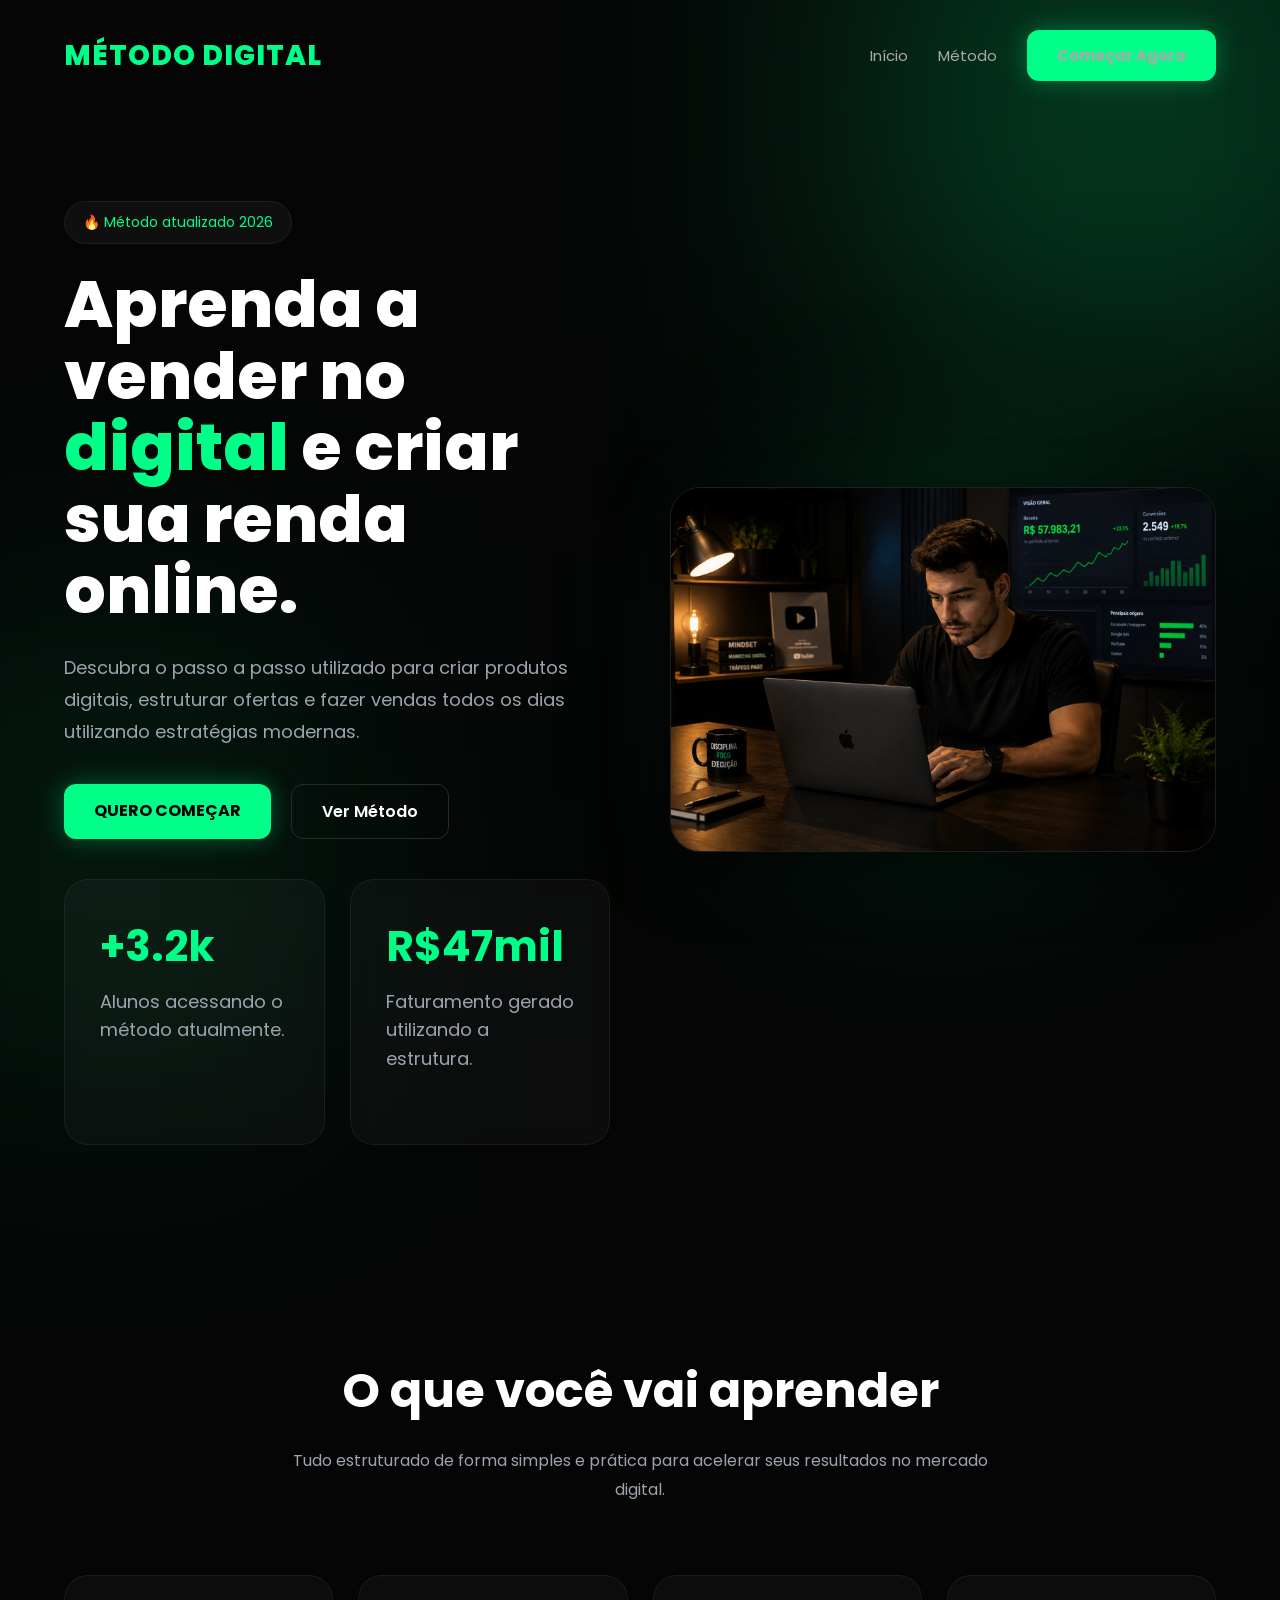
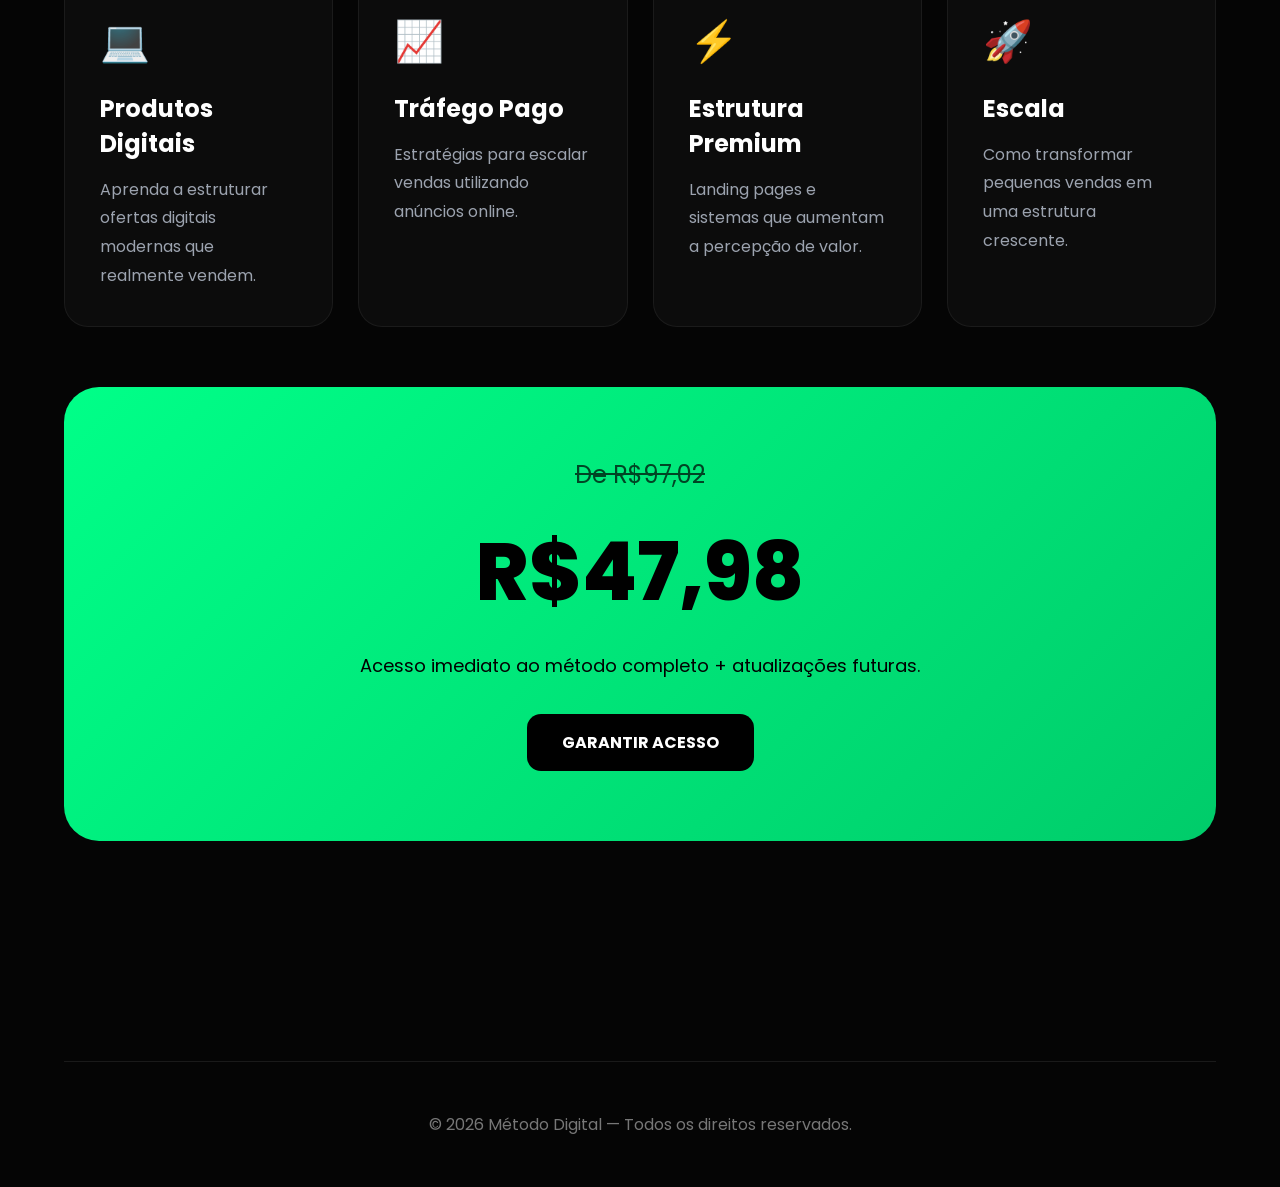
==== index.html @ 120dac62 "favicon add" ====
<!DOCTYPE html>
<html lang="pt-br">
<head>
<meta charset="UTF-8">
<meta name="viewport" content="width=device-width, initial-scale=1.0">

<link rel="icon" type="image/png" href="favicon2.png">
<title>Método Venda Digital</title>
<link rel="icon" type="image/png" href="favicon2.png"><link rel="preconnect" href="https://fonts.googleapis.com">
<link href="https://fonts.googleapis.com/css2?family=Poppins:wght@300;400;500;600;700;800&display=swap" rel="stylesheet">

<style>

*{
margin:0;
padding:0;
box-sizing:border-box;
font-family:'Poppins',sans-serif;
}

body{
background:#050505;
color:#fff;
overflow-x:hidden;
}

body::before{
content:'';
position:fixed;
width:500px;
height:500px;
background:#00ff8840;
filter:blur(140px);
top:-150px;
right:-100px;
z-index:-1;
}

body::after{
content:'';
position:fixed;
width:400px;
height:400px;
background:#00ff8820;
filter:blur(140px);
bottom:-150px;
left:-100px;
z-index:-1;
}

.container{
width:90%;
max-width:1250px;
margin:auto;
}

header{
display:flex;
justify-content:space-between;
align-items:center;
padding:30px 0;
}

.logo{
font-size:28px;
font-weight:800;
color:#00ff88;
letter-spacing:1px;
}

.nav{
display:flex;
gap:30px;
align-items:center;
}

.nav a{
text-decoration:none;
color:#aaa;
font-size:15px;
transition:0.3s;
}

.nav a:hover{
color:#fff;
}

.btn{
background:#00ff88;
color:#000;
padding:14px 30px;
border-radius:12px;
font-weight:700;
text-decoration:none;
transition:0.3s;
display:inline-block;
box-shadow:0 0 25px #00ff8850;
}

.btn:hover{
transform:translateY(-3px);
box-shadow:0 0 35px #00ff8890;
}

.hero{
display:flex;
align-items:center;
justify-content:space-between;
padding:90px 0;
gap:60px;
flex-wrap:wrap;
}

.hero-text{
flex:1;
min-width:320px;
}

.badge{
display:inline-block;
background:#0f0f0f;
border:1px solid #1f1f1f;
padding:10px 18px;
border-radius:999px;
color:#00ff88;
font-size:14px;
margin-bottom:25px;
}

.hero-text h1{
font-size:65px;
line-height:1.1;
margin-bottom:25px;
font-weight:800;
}

.hero-text span{
color:#00ff88;
}

.hero-text p{
font-size:18px;
line-height:1.8;
color:#9ca3af;
max-width:600px;
margin-bottom:35px;
}

.hero-buttons{
display:flex;
gap:20px;
flex-wrap:wrap;
}

.btn-secondary{
background:transparent;
border:1px solid #2a2a2a;
color:#fff;
padding:14px 30px;
border-radius:12px;
font-weight:600;
text-decoration:none;
transition:0.3s;
}

.btn-secondary:hover{
background:#111;
}

.hero-img{
flex:1;
min-width:320px;
position:relative;
}

.hero-img img{
width:100%;
border-radius:30px;
border:1px solid #1f1f1f;
box-shadow:0 20px 60px rgba(0,0,0,0.6);
}

.glow{
position:absolute;
width:250px;
height:250px;
background:#00ff8850;
filter:blur(120px);
top:50%;
left:50%;
transform:translate(-50%,-50%);
z-index:-1;
}

.stats{
display:grid;
grid-template-columns:repeat(auto-fit,minmax(250px,1fr));
gap:25px;
margin-top:40px;
}

.stat-card{
background:rgba(255,255,255,0.03);
border:1px solid rgba(255,255,255,0.06);
padding:35px;
border-radius:24px;
backdrop-filter:blur(10px);
transition:0.3s;
}

.stat-card:hover{
transform:translateY(-5px);
border-color:#00ff8850;
}

.stat-card h2{
font-size:42px;
margin-bottom:10px;
color:#00ff88;
}

.stat-card p{
color:#9ca3af;
line-height:1.6;
}

.section{
padding:120px 0;
}

.section-title{
text-align:center;
margin-bottom:70px;
}

.section-title h2{
font-size:48px;
margin-bottom:20px;
}

.section-title p{
color:#9ca3af;
max-width:700px;
margin:auto;
line-height:1.8;
}

.cards{
display:grid;
grid-template-columns:repeat(auto-fit,minmax(260px,1fr));
gap:25px;
}

.card{
background:rgba(255,255,255,0.03);
border:1px solid rgba(255,255,255,0.06);
padding:35px;
border-radius:24px;
transition:0.3s;
}

.card:hover{
transform:translateY(-5px);
border-color:#00ff8850;
}

.icon{
font-size:40px;
margin-bottom:20px;
}

.card h3{
font-size:24px;
margin-bottom:15px;
}

.card p{
color:#9ca3af;
line-height:1.8;
}

.price-box{
background:linear-gradient(135deg,#00ff88,#00cc6a);
padding:70px;
border-radius:35px;
text-align:center;
margin-top:60px;
color:#000;
}

.price-box h2{
font-size:55px;
margin-bottom:15px;
}

.old-price{
font-size:24px;
text-decoration:line-through;
opacity:0.7;
}

.new-price{
font-size:80px;
font-weight:800;
margin:20px 0;
}

.price-box p{
font-size:18px;
margin-bottom:35px;
}

.price-btn{
background:#000;
color:#fff;
padding:16px 35px;
border-radius:14px;
text-decoration:none;
font-weight:700;
display:inline-block;
transition:0.3s;
}

.price-btn:hover{
transform:scale(1.05);
}

footer{
padding:50px 0;
text-align:center;
color:#777;
border-top:1px solid #1a1a1a;
margin-top:100px;
}

@media(max-width:900px){

.hero-text h1{
font-size:48px;
}

.hero{
padding-top:50px;
}

.section-title h2{
font-size:38px;
}

.new-price{
font-size:60px;
}

}

</style>
</head>

<script>

// Bloquear botão direito
document.addEventListener('contextmenu', event => event.preventDefault());

// Bloquear teclas comuns de inspeção
document.onkeydown = function(e) {

  // F12
  if (e.keyCode == 123) {
    return false;
  }

  // CTRL + SHIFT + I
  if (e.ctrlKey && e.shiftKey && e.keyCode == 73) {
    return false;
  }

  // CTRL + SHIFT + J
  if (e.ctrlKey && e.shiftKey && e.keyCode == 74) {
    return false;
  }

  // CTRL + U
  if (e.ctrlKey && e.keyCode == 85) {
    return false;
  }

};

</script>

<body>

<div class="container">

<header>

<div class="logo">
MÉTODO DIGITAL
</div>

<div class="nav">
<a href="index.html">Início</a>
<a href="metodos.html">Método</a>
<a href="#" class="btn">Começar Agora</a>
</div>

</header>

<section class="hero">

<div class="hero-text">

<div class="badge">
🔥 Método atualizado 2026
</div>

<h1>
Aprenda a vender no <span>digital</span> e criar sua renda online.
</h1>

<p>
Descubra o passo a passo utilizado para criar produtos digitais, estruturar ofertas e fazer vendas todos os dias utilizando estratégias modernas.
</p>

<div class="hero-buttons">
<a href="#" class="btn">QUERO COMEÇAR</a>
<a href="metodos.html" class="btn-secondary">Ver Método</a>
</div>

<div class="stats">

<div class="stat-card">
<h2>+3.2k</h2>
<p>Alunos acessando o método atualmente.</p>
</div>

<div class="stat-card">
<h2>R$47mil</h2>
<p>Faturamento gerado utilizando a estrutura.</p>
</div>

</div>

</div>

<div class="hero-img">

<div class="glow"></div>

<img src="trabalhando.png" alt="Método Digital">

</div>

</section>

<section class="section">

<div class="section-title">
<h2>O que você vai aprender</h2>

<p>
Tudo estruturado de forma simples e prática para acelerar seus resultados no mercado digital.
</p>
</div>

<div class="cards">

<div class="card">
<div class="icon">💻</div>
<h3>Produtos Digitais</h3>
<p>Aprenda a estruturar ofertas digitais modernas que realmente vendem.</p>
</div>

<div class="card">
<div class="icon">📈</div>
<h3>Tráfego Pago</h3>
<p>Estratégias para escalar vendas utilizando anúncios online.</p>
</div>

<div class="card">
<div class="icon">⚡</div>
<h3>Estrutura Premium</h3>
<p>Landing pages e sistemas que aumentam a percepção de valor.</p>
</div>

<div class="card">
<div class="icon">🚀</div>
<h3>Escala</h3>
<p>Como transformar pequenas vendas em uma estrutura crescente.</p>
</div>

</div>

<div class="price-box">

<div class="old-price">
De R$97,02
</div>

<div class="new-price">
R$47,98
</div>

<p>
Acesso imediato ao método completo + atualizações futuras.
</p>

<a href="#" class="price-btn">
GARANTIR ACESSO
</a>

</div>

</section>

<footer>
© 2026 Método Digital — Todos os direitos reservados.
</footer>

</div>

</body>
</html>
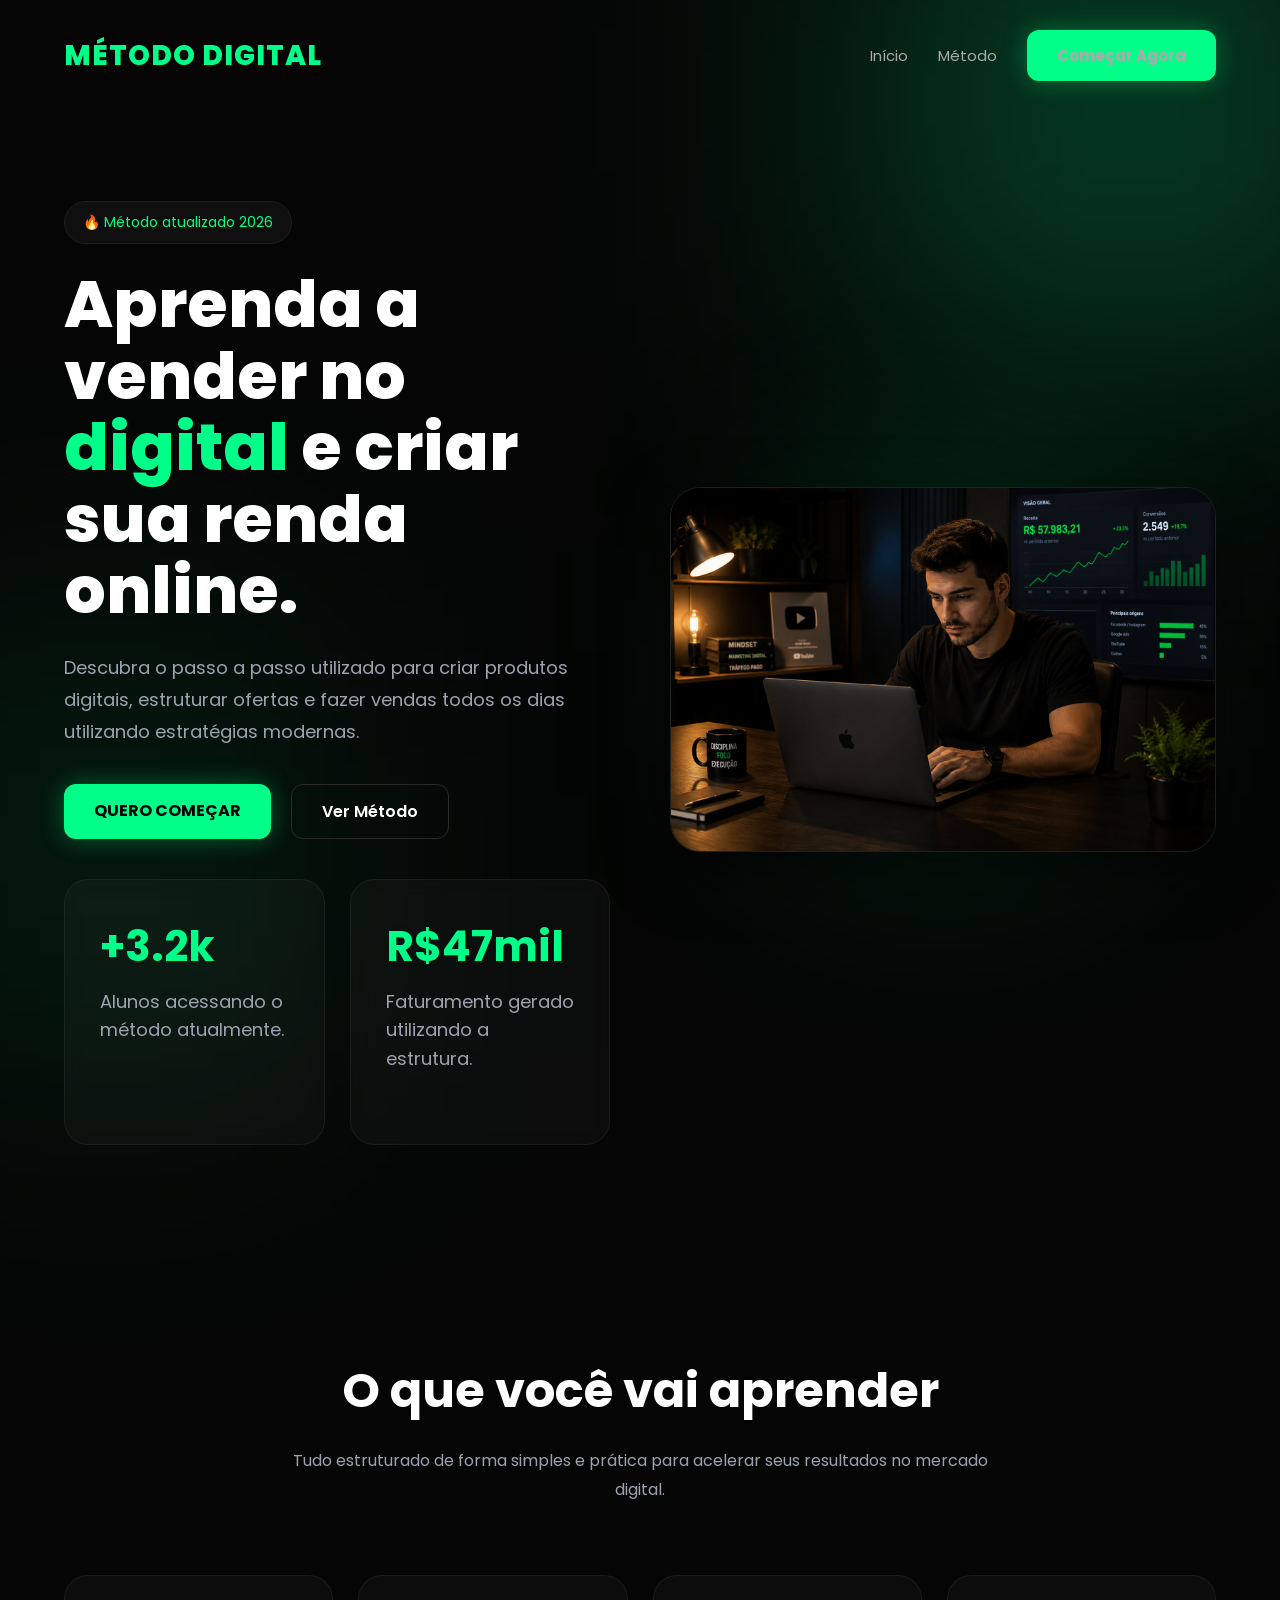
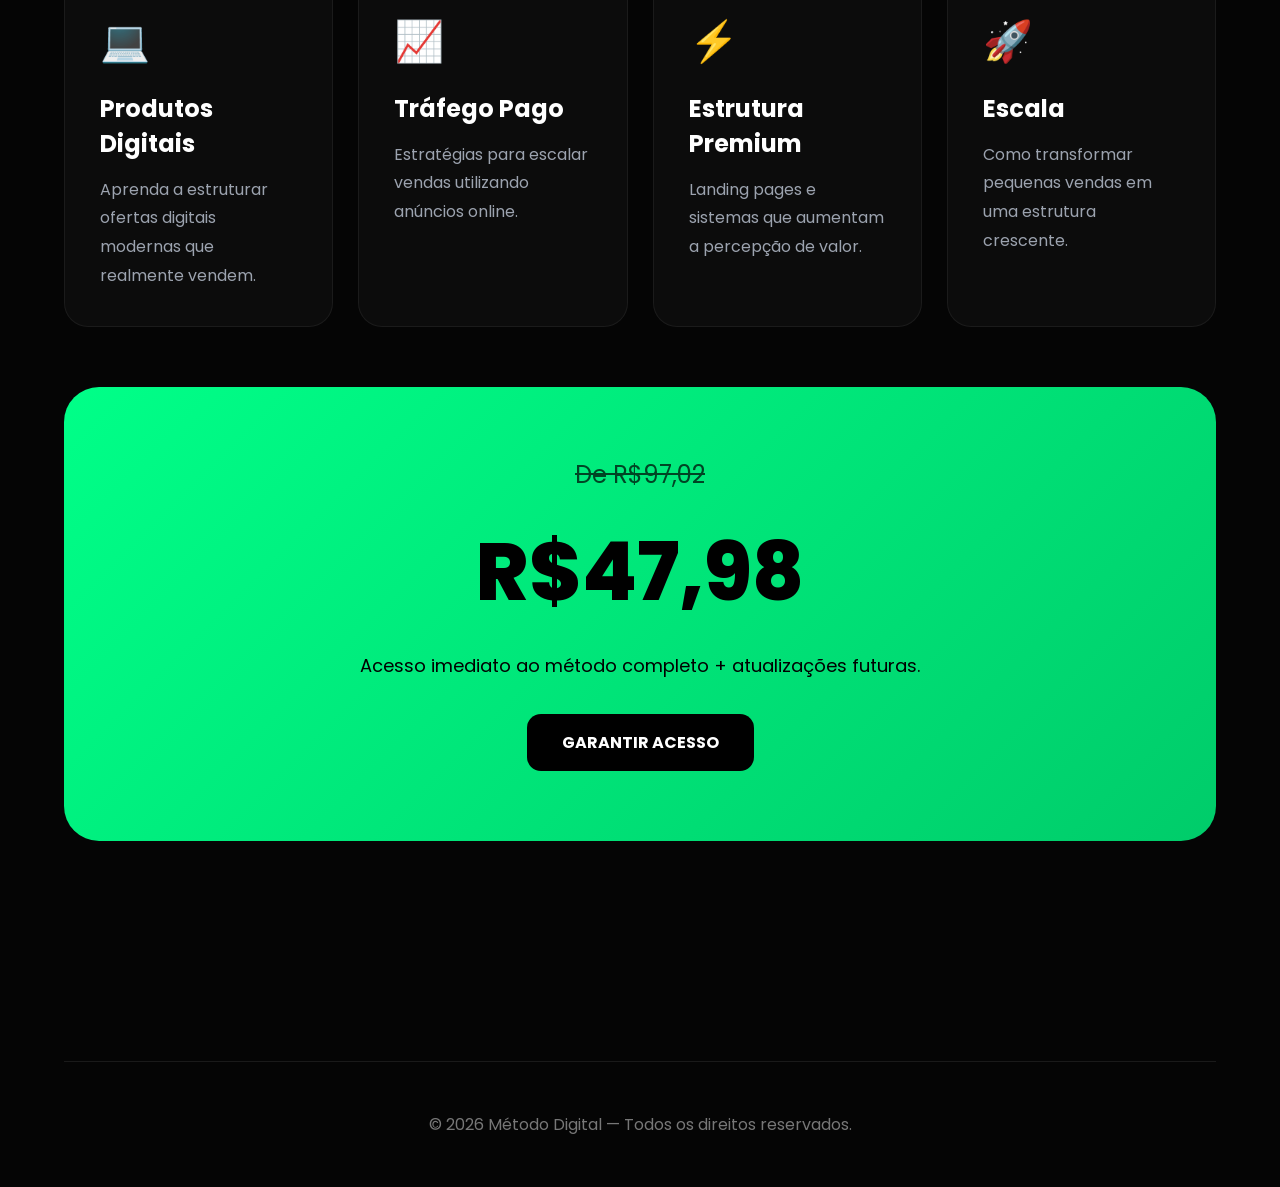
==== commit 8cd3eac7: "Remove key blocking for inspection tools Removed code that blocks common inspection keys." ====
--- a/index.html
+++ b/index.html
@@ -361,9 +361,6 @@
 // Bloquear botão direito
 document.addEventListener('contextmenu', event => event.preventDefault());
 
-// Bloquear teclas comuns de inspeção
-document.onkeydown = function(e) {
-
   // F12
   if (e.keyCode == 123) {
     return false;
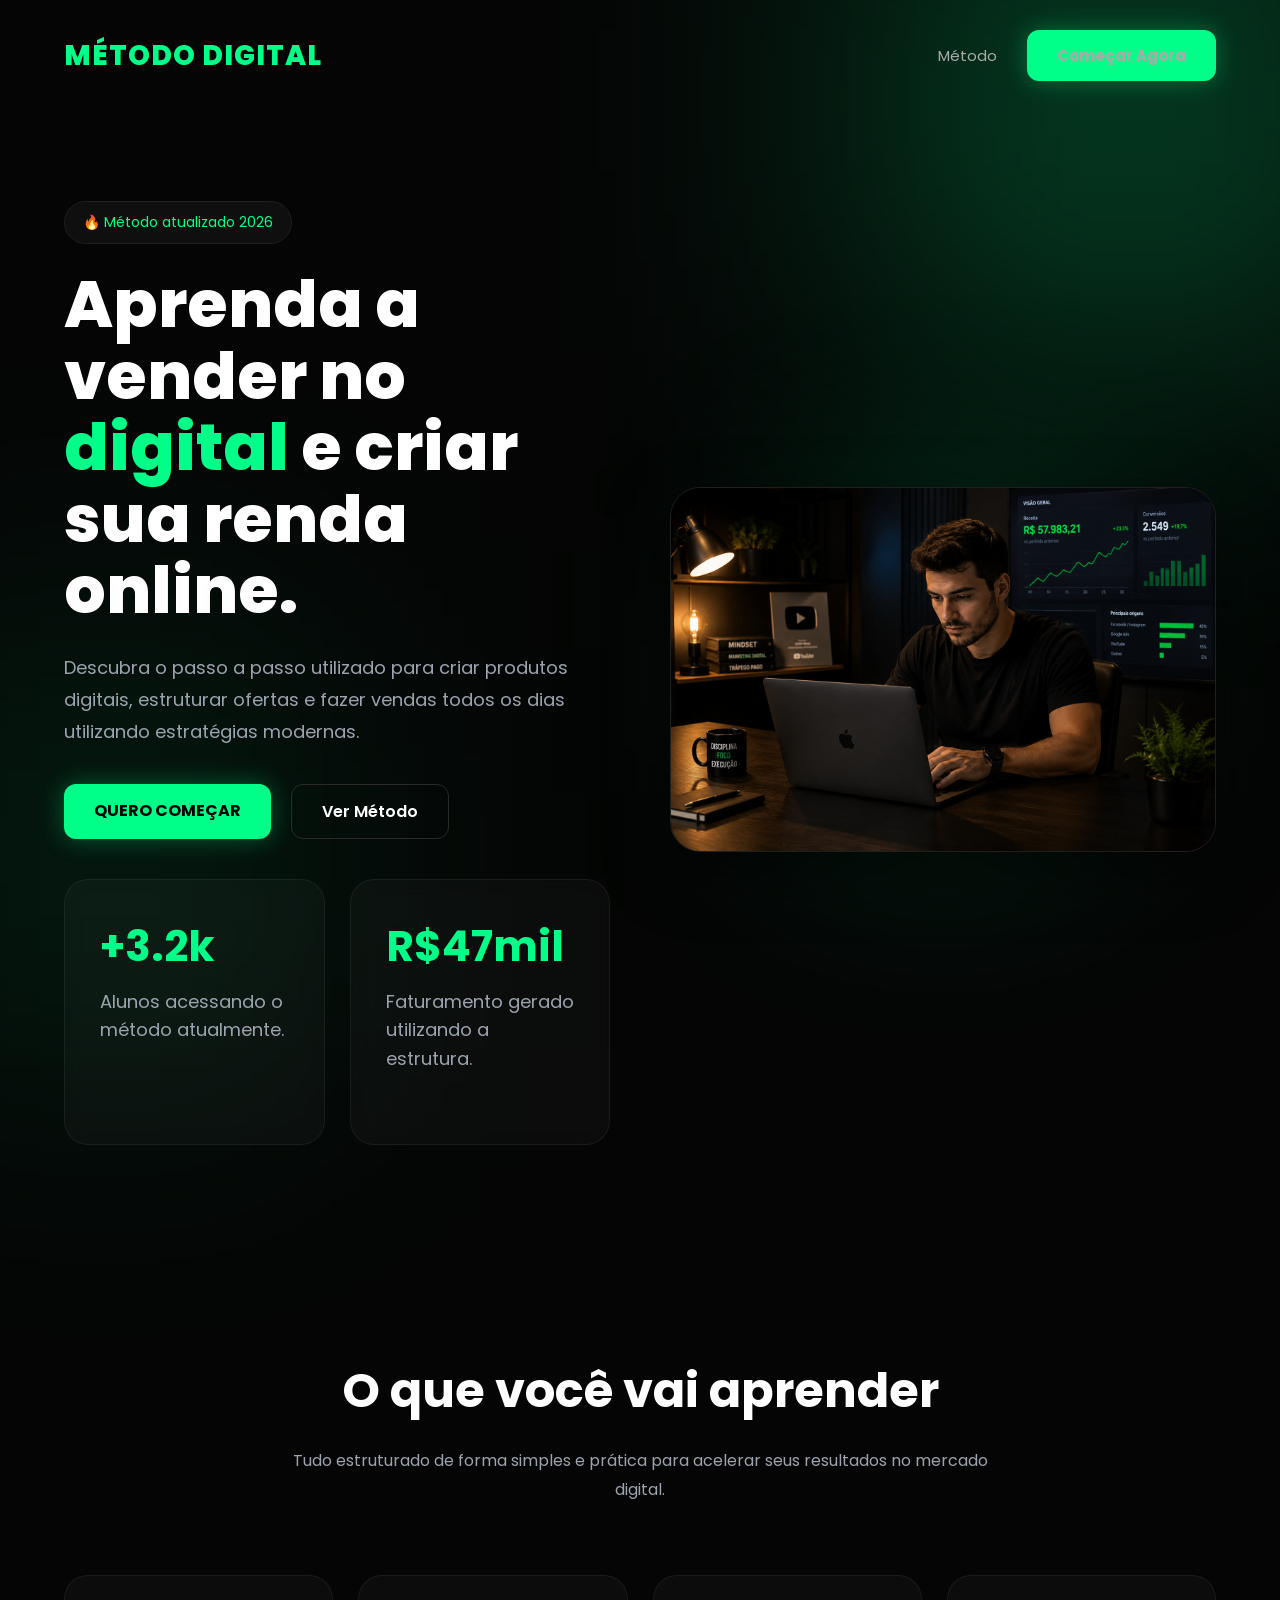
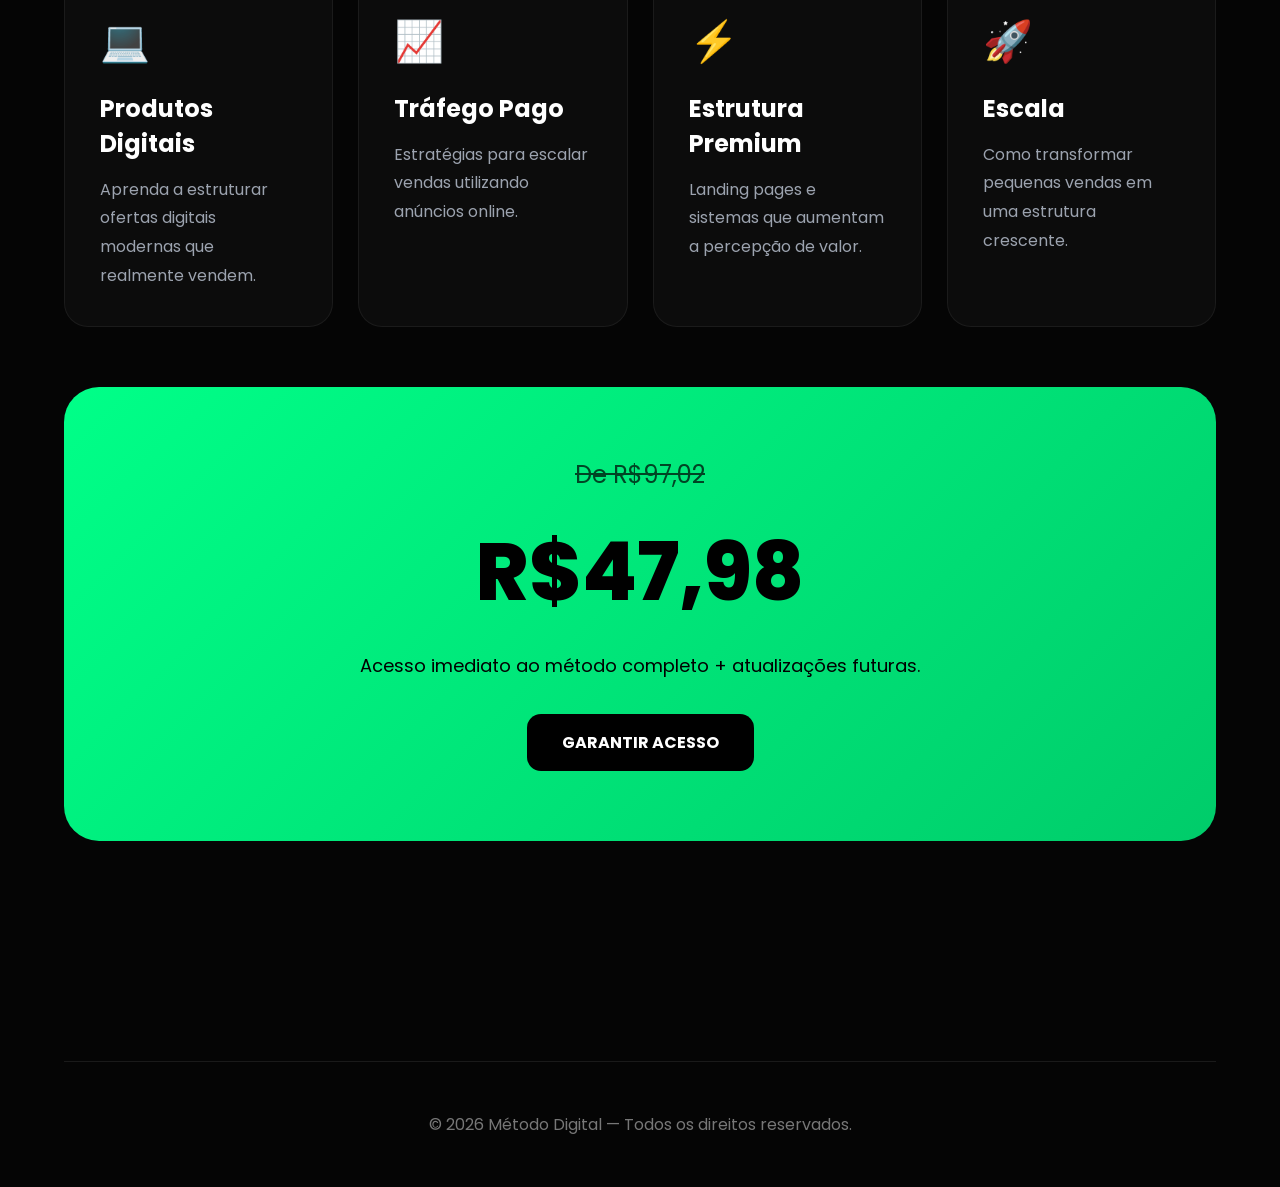
==== commit 4bfba578: "Remove script to disable right-click and shortcuts Removed script that blocks right-click and certai" ====
--- a/index.html
+++ b/index.html
@@ -354,36 +354,8 @@
 }
 
 </style>
+
 </head>
-
-<script>
-
-// Bloquear botão direito
-document.addEventListener('contextmenu', event => event.preventDefault());
-
-  // F12
-  if (e.keyCode == 123) {
-    return false;
-  }
-
-  // CTRL + SHIFT + I
-  if (e.ctrlKey && e.shiftKey && e.keyCode == 73) {
-    return false;
-  }
-
-  // CTRL + SHIFT + J
-  if (e.ctrlKey && e.shiftKey && e.keyCode == 74) {
-    return false;
-  }
-
-  // CTRL + U
-  if (e.ctrlKey && e.keyCode == 85) {
-    return false;
-  }
-
-};
-
-</script>
 
 <body>
 
@@ -396,7 +368,6 @@
 </div>
 
 <div class="nav">
-<a href="index.html">Início</a>
 <a href="metodos.html">Método</a>
 <a href="#" class="btn">Começar Agora</a>
 </div>
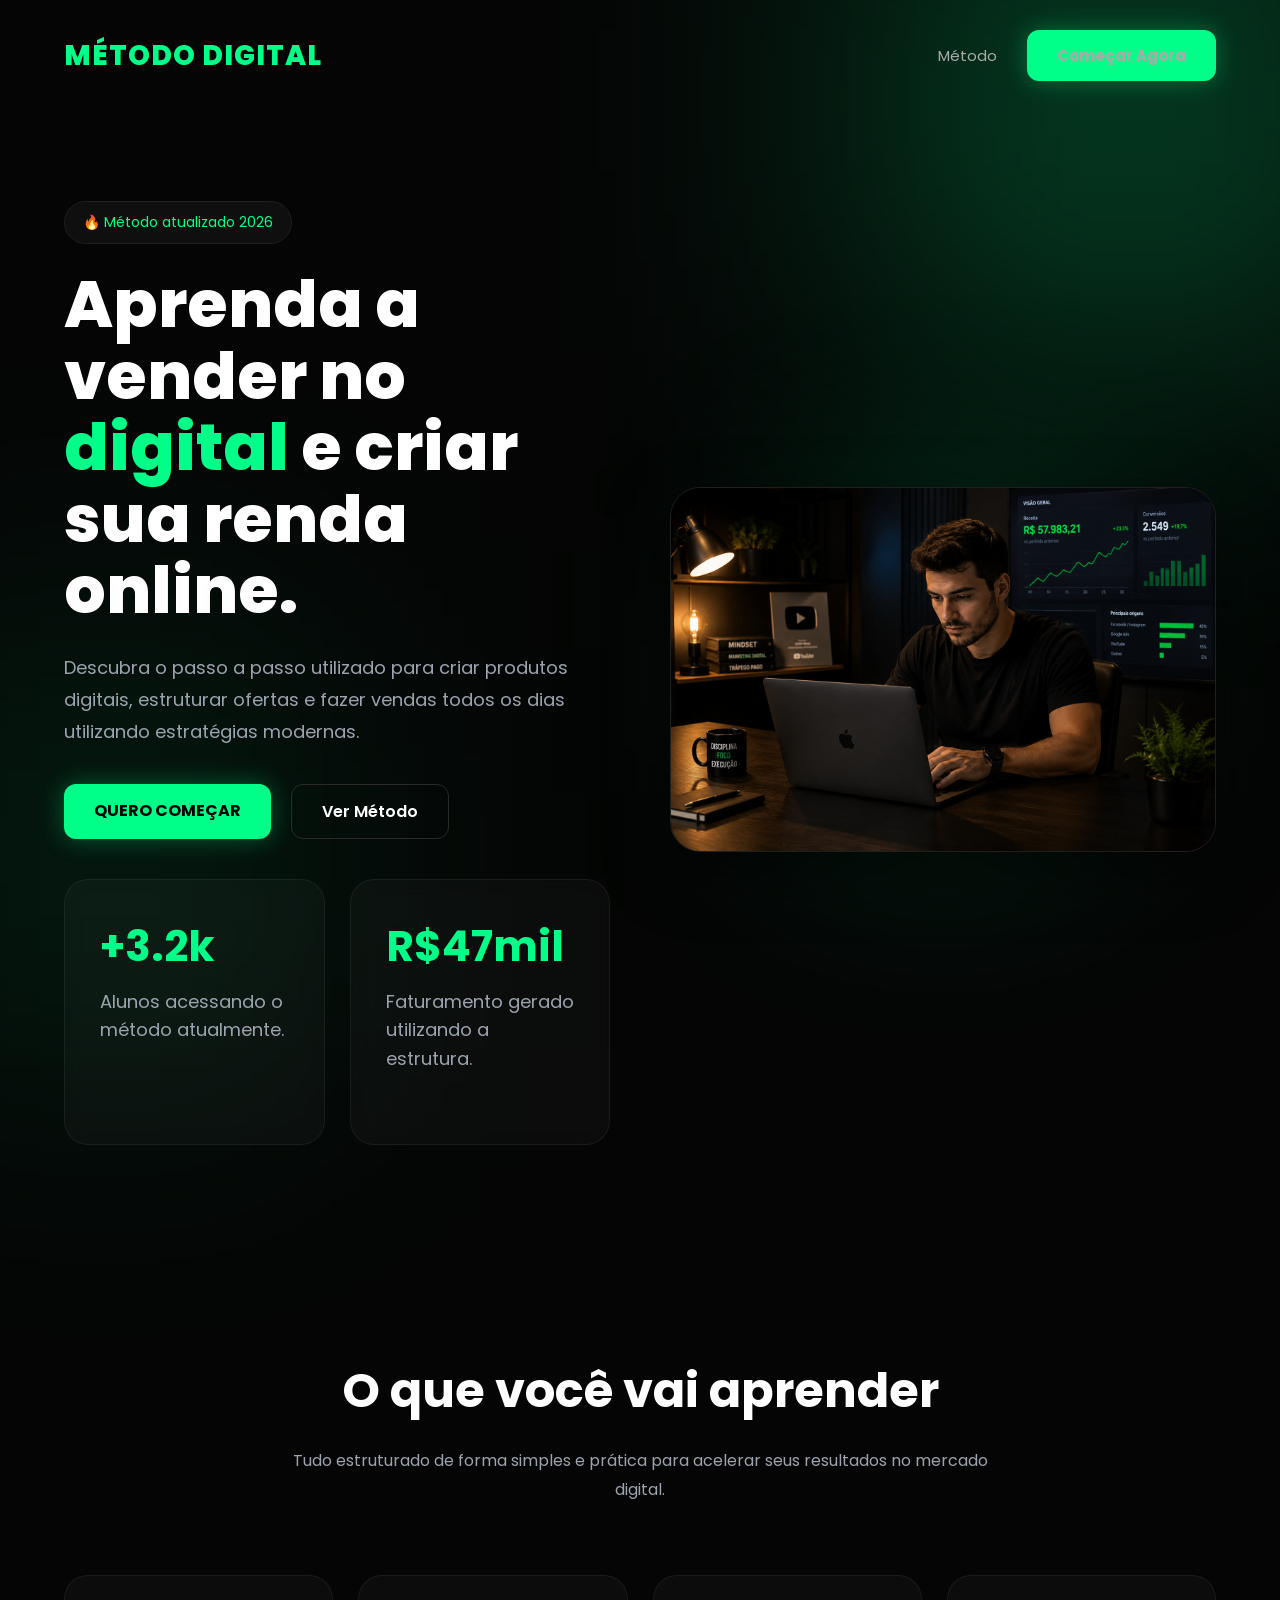
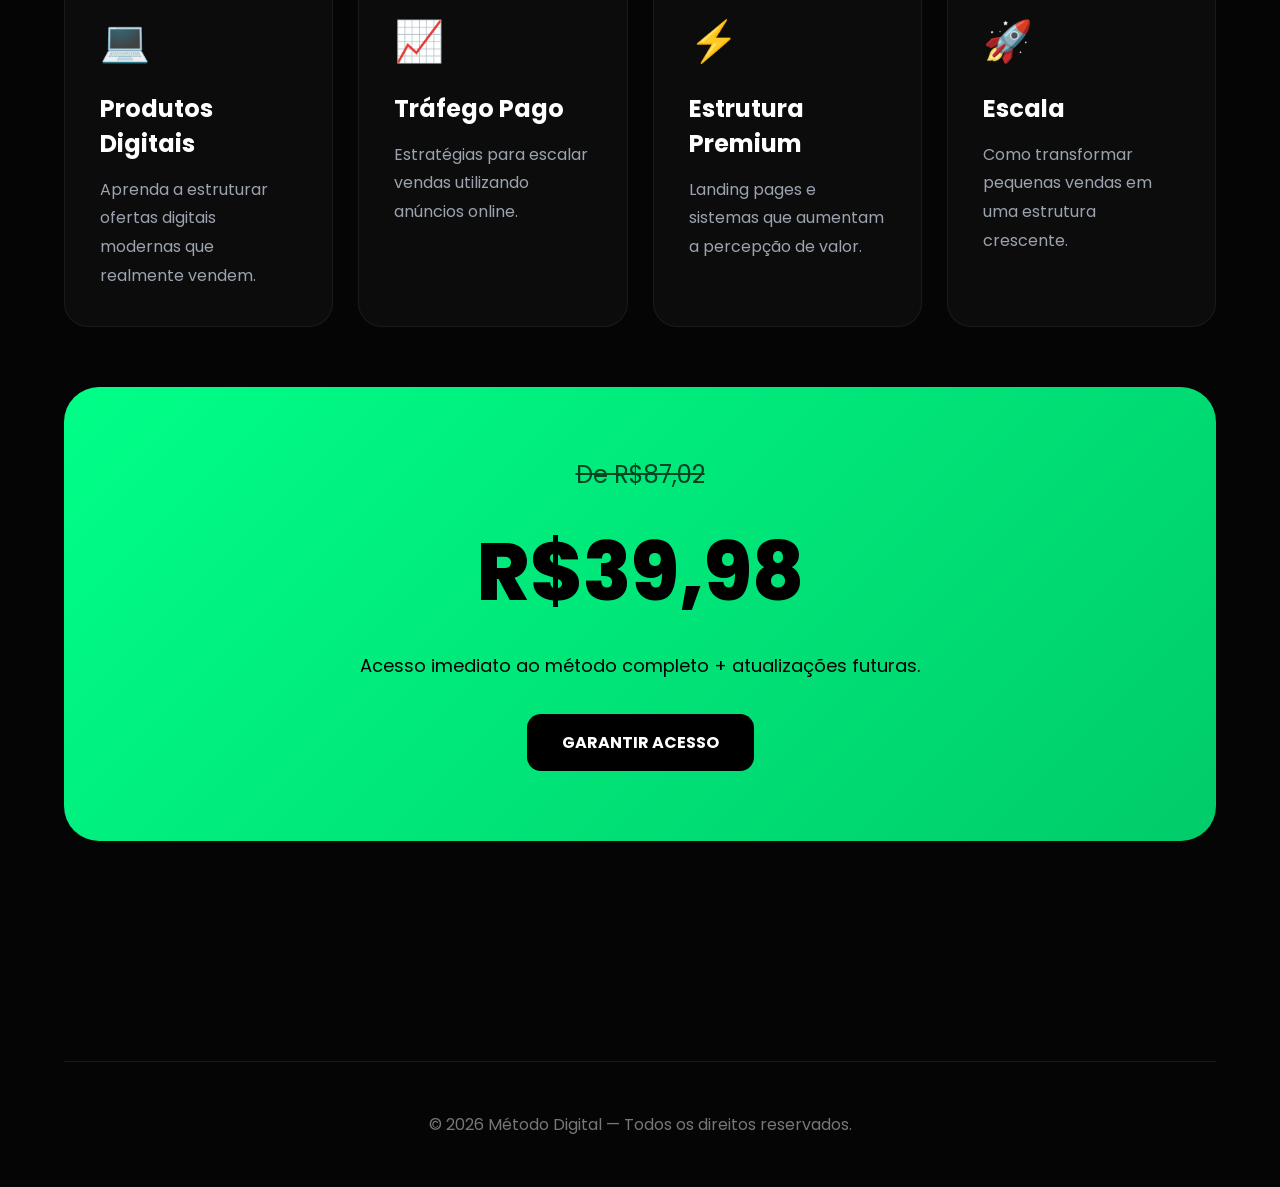
==== commit a5352769: "Update prices in index.html" ====
--- a/index.html
+++ b/index.html
@@ -462,11 +462,11 @@
 <div class="price-box">
 
 <div class="old-price">
-De R$97,02
+De R$87,02
 </div>
 
 <div class="new-price">
-R$47,98
+R$39,98
 </div>
 
 <p>
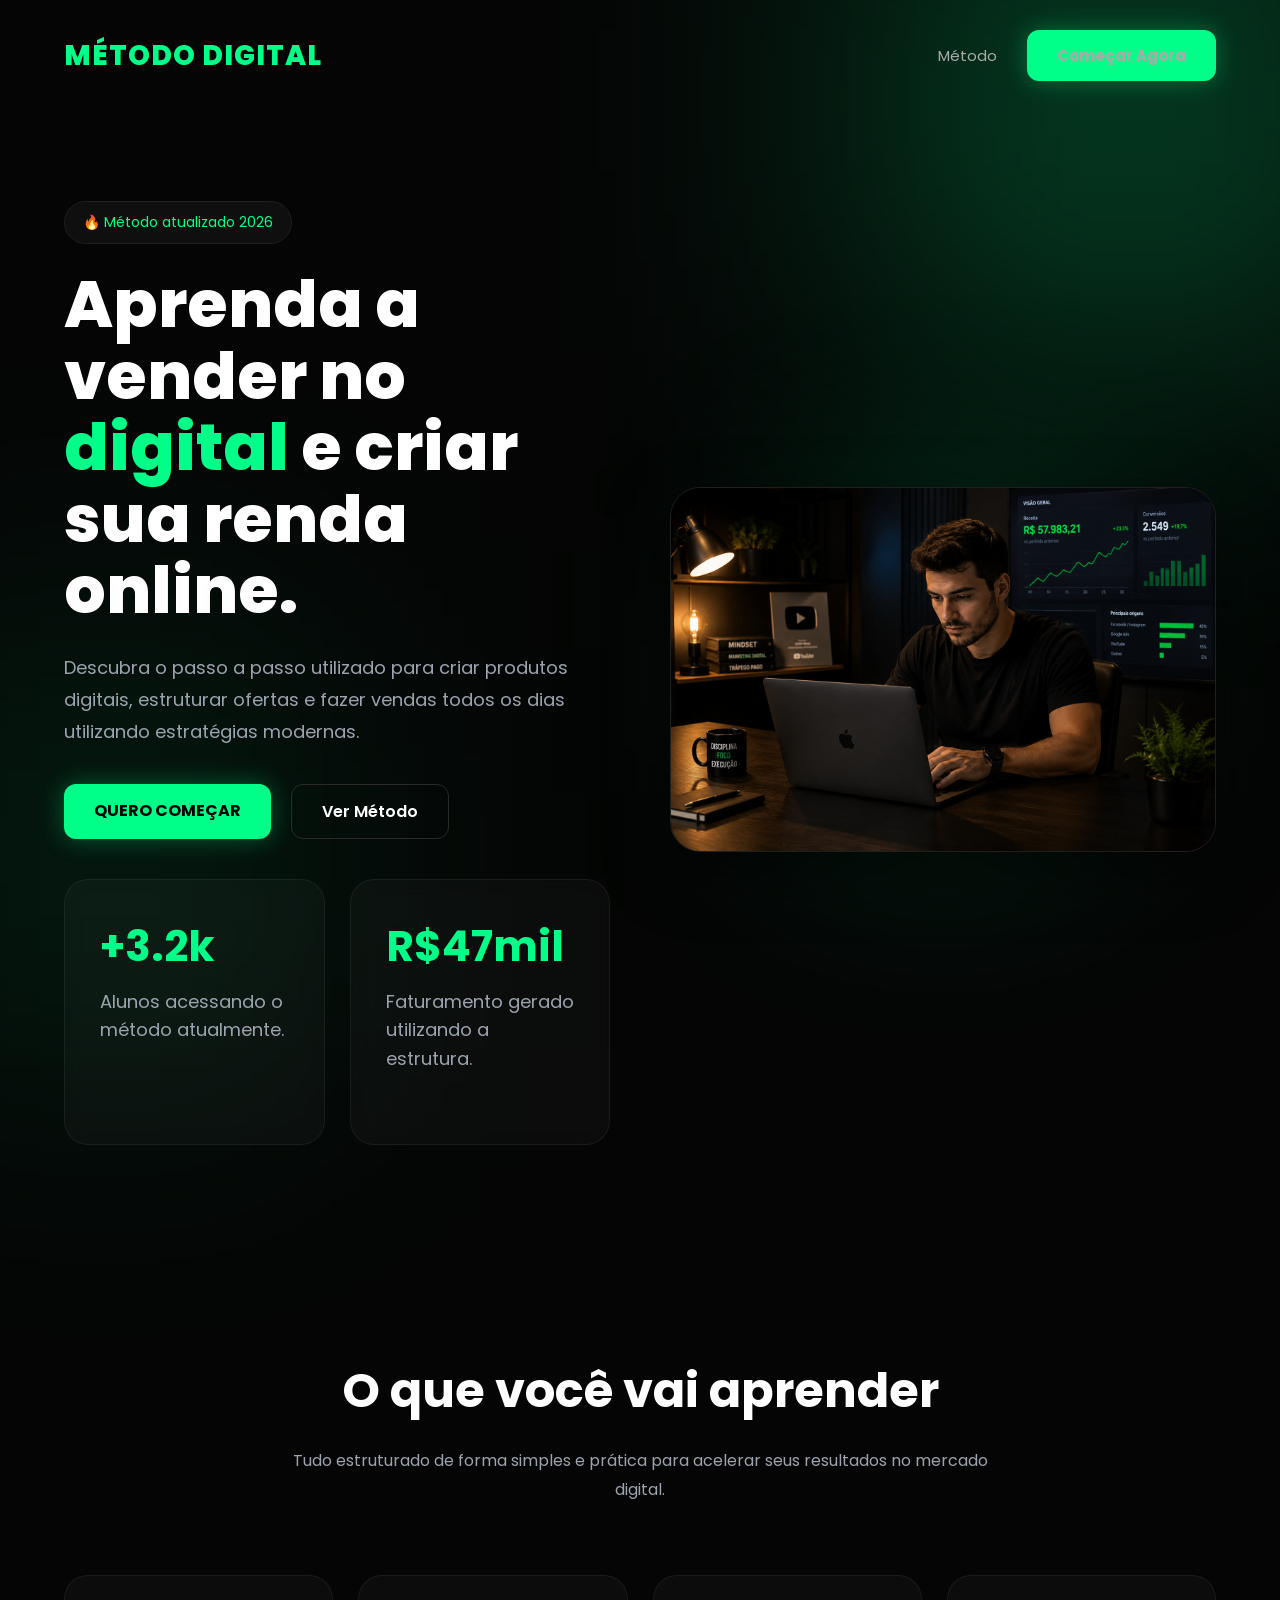
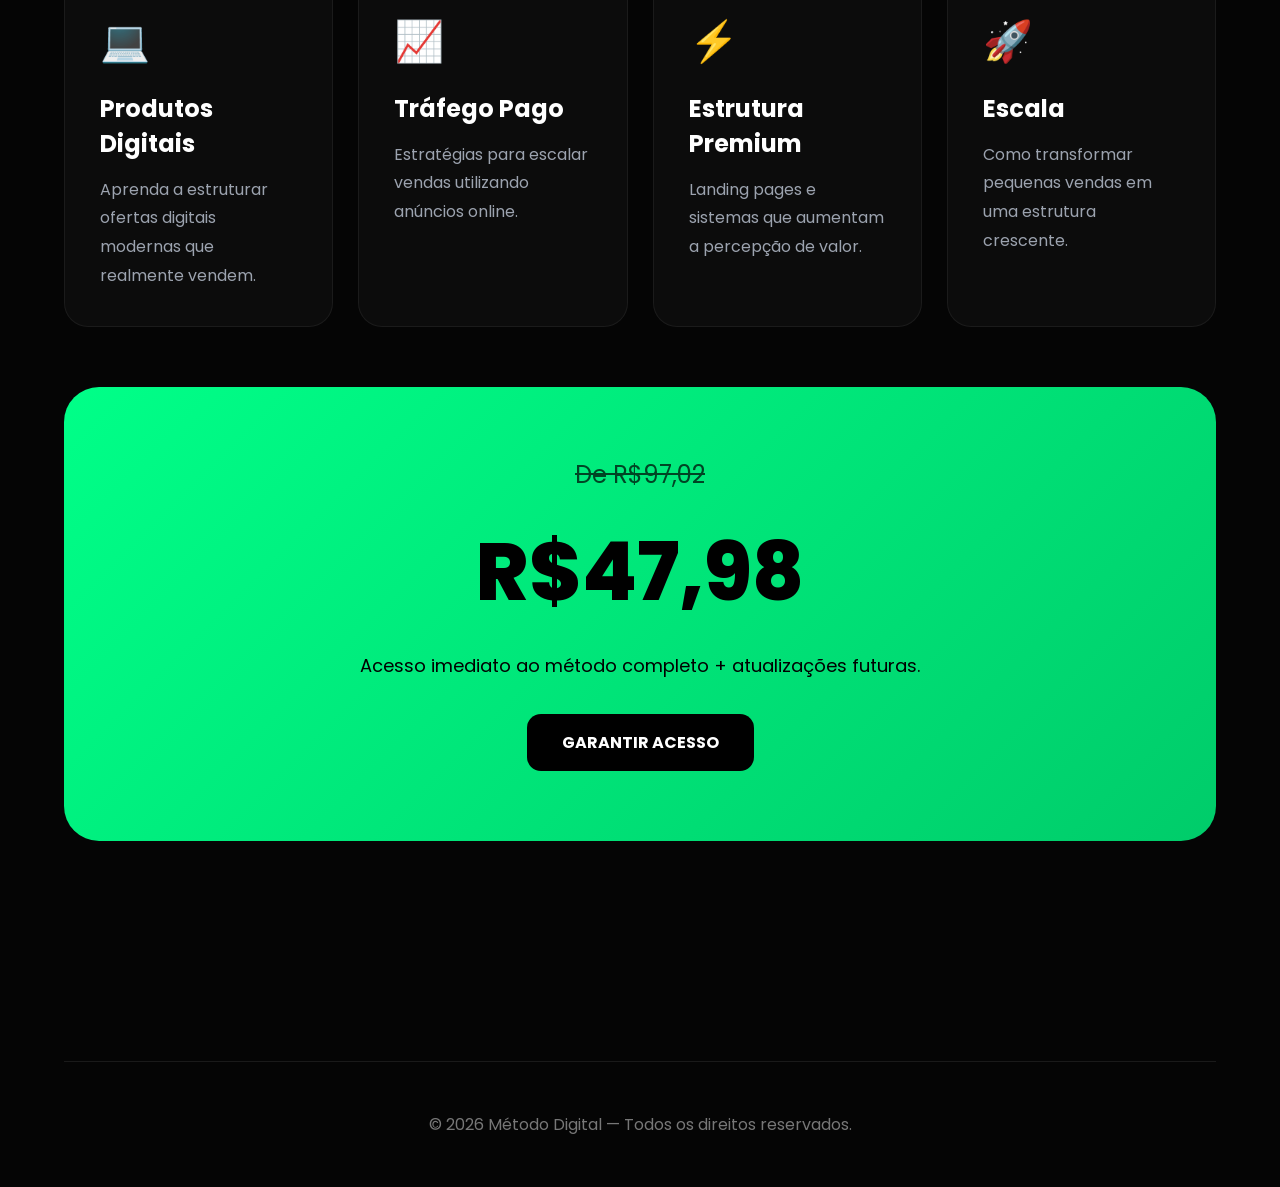
==== commit 58831cf0: "Update prices in index.html" ====
--- a/index.html
+++ b/index.html
@@ -462,11 +462,11 @@
 <div class="price-box">
 
 <div class="old-price">
-De R$87,02
+De R$97,02
 </div>
 
 <div class="new-price">
-R$39,98
+R$47,98
 </div>
 
 <p>
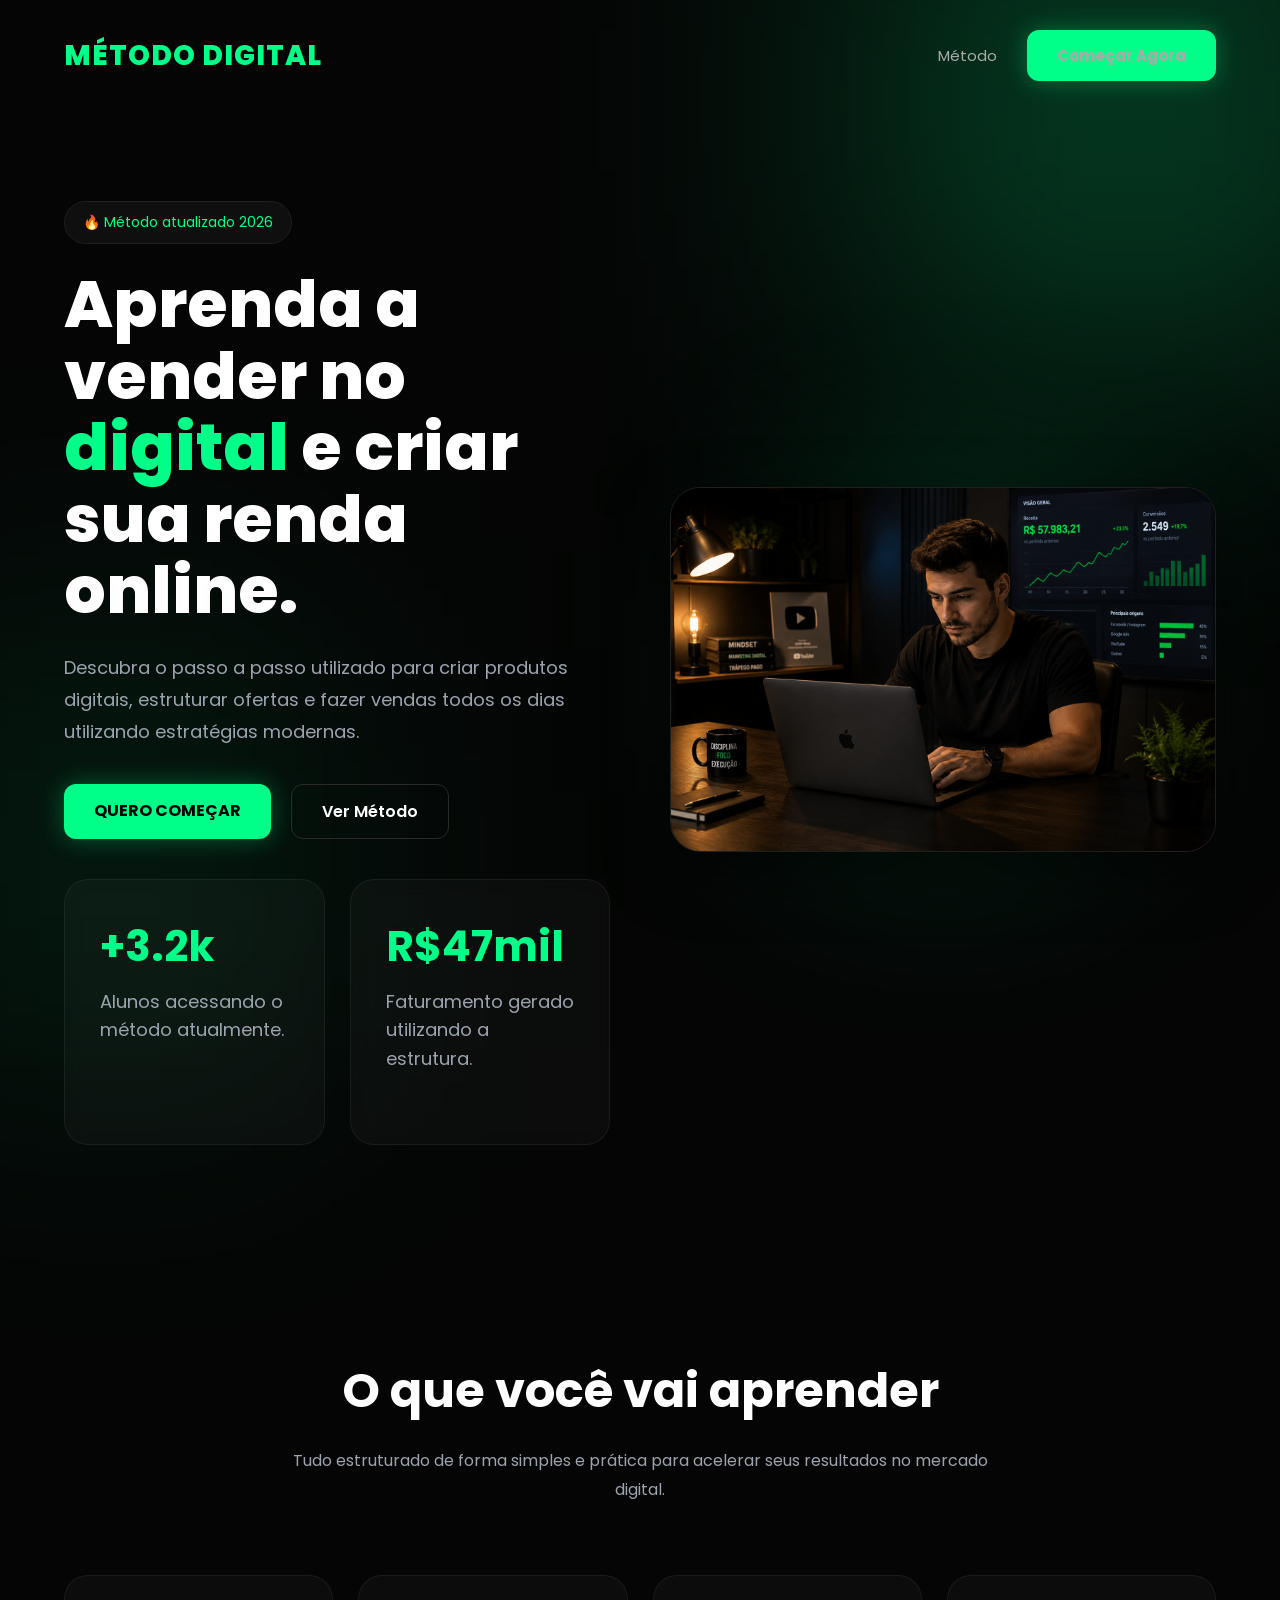
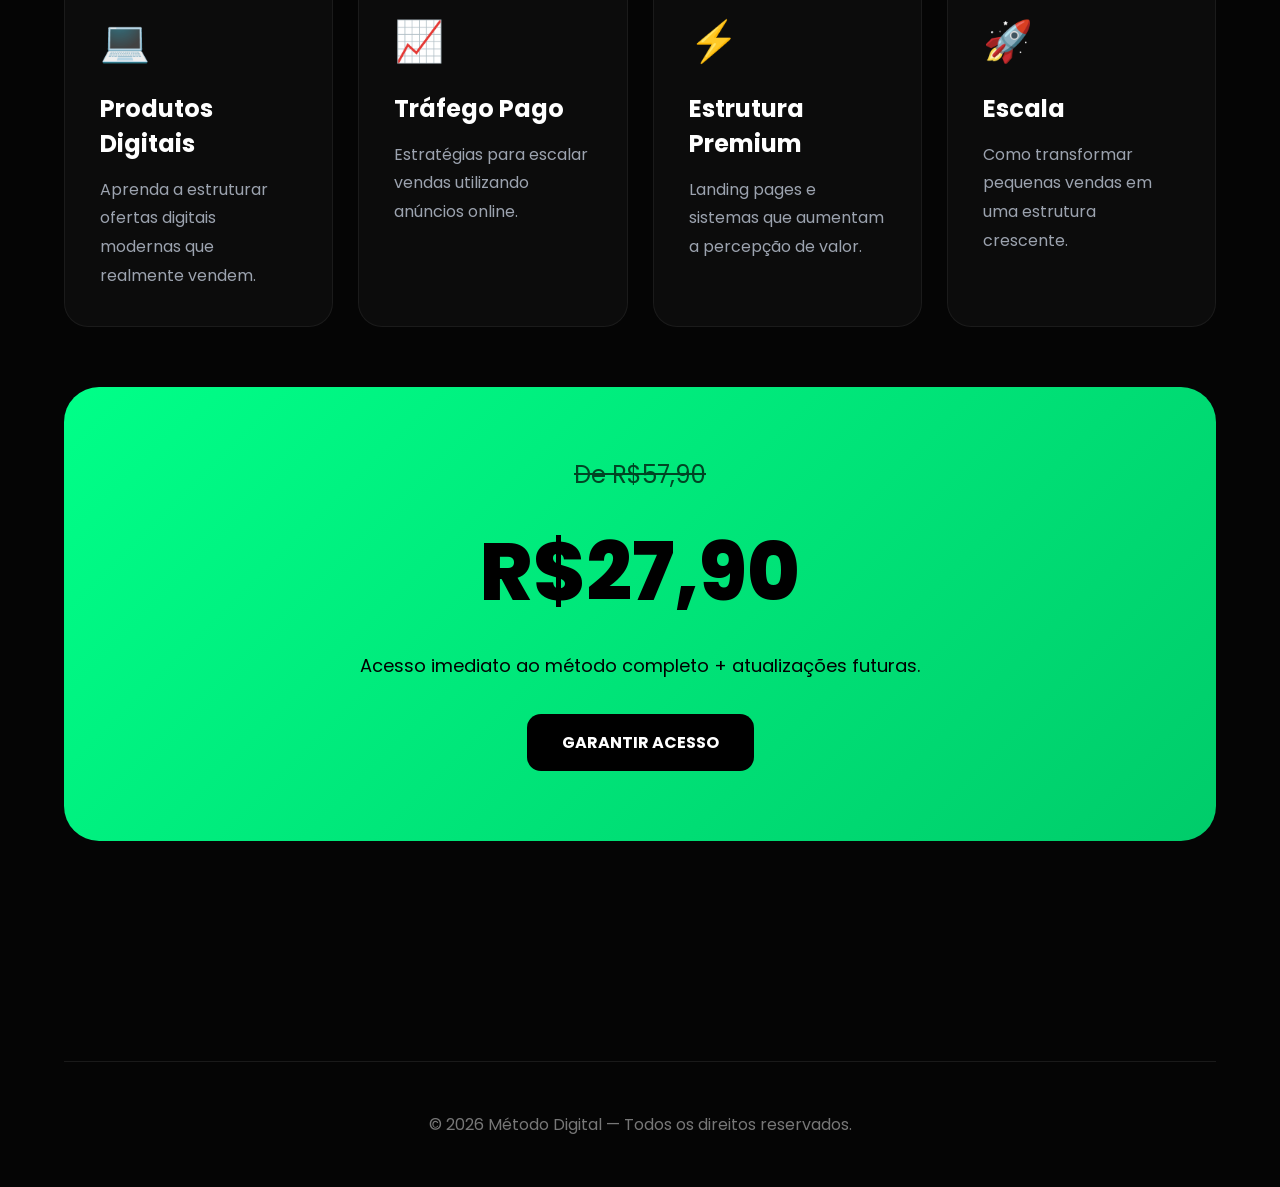
==== commit 7bc64624: "Update payment links and pricing in index.html" ====
--- a/index.html
+++ b/index.html
@@ -369,7 +369,7 @@
 
 <div class="nav">
 <a href="metodos.html">Método</a>
-<a href="#" class="btn">Começar Agora</a>
+<a href="https://pay.cakto.com.br/3a5ni9o" class="btn">Começar Agora</a>
 </div>
 
 </header>
@@ -391,7 +391,7 @@
 </p>
 
 <div class="hero-buttons">
-<a href="#" class="btn">QUERO COMEÇAR</a>
+<a href="https://pay.cakto.com.br/3a5ni9o" class="btn">QUERO COMEÇAR</a>
 <a href="metodos.html" class="btn-secondary">Ver Método</a>
 </div>
 
@@ -462,18 +462,18 @@
 <div class="price-box">
 
 <div class="old-price">
-De R$97,02
+De R$57,90
 </div>
 
 <div class="new-price">
-R$47,98
+R$27,90
 </div>
 
 <p>
 Acesso imediato ao método completo + atualizações futuras.
 </p>
 
-<a href="#" class="price-btn">
+<a href="https://pay.cakto.com.br/3a5ni9o" class="price-btn">
 GARANTIR ACESSO
 </a>
 
